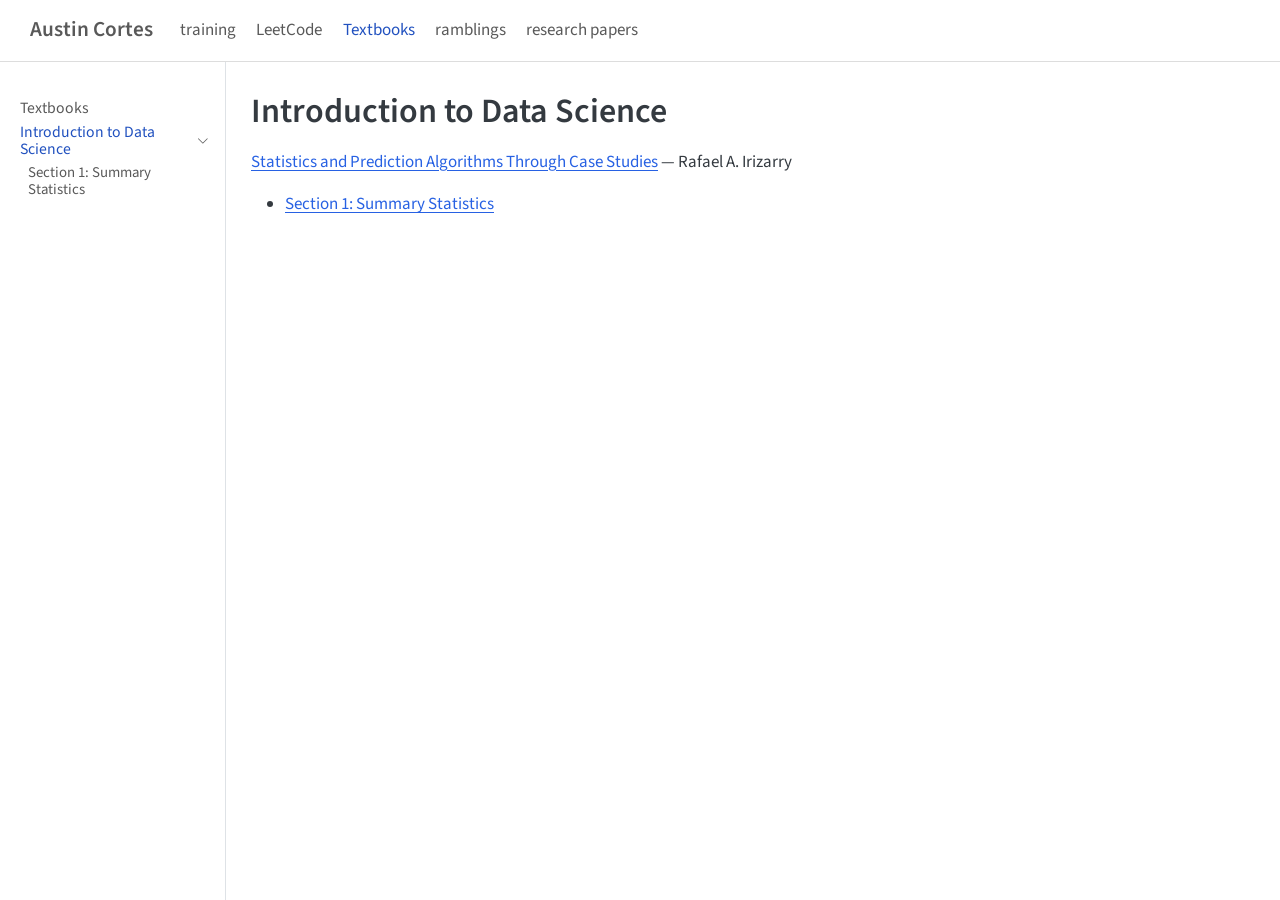
==== docs/textbooks/introduction-to-data-science/index.html @ 801960ca "Set up Quarto website source and rendered pages" ====
<!DOCTYPE html>
<html xmlns="http://www.w3.org/1999/xhtml" lang="en" xml:lang="en"><head>

<meta charset="utf-8">
<meta name="generator" content="quarto-1.11.9">

<meta name="viewport" content="width=device-width, initial-scale=1.0, user-scalable=yes">


<title>Introduction to Data Science – Austin Cortes</title>
<style>
/* Default styles provided by pandoc.
** See https://pandoc.org/MANUAL.html#variables-for-html for config info.
*/
span.smallcaps{font-variant: small-caps;}
div.columns{display: flex; gap: 1.5em;}
div.column{flex: auto;}
@media screen {
div.columns{gap: min(4vw, 1.5em);}
div.column{overflow-x: auto;}
}
div.hanging-indent{margin-left: 1.5em; text-indent: -1.5em;}
ul.task-list{list-style: none;}
ul.task-list li input[type="checkbox"] {
  width: 0.8em;
  margin: 0 0.8em 0.2em -1em; /* quarto-specific, see https://github.com/quarto-dev/quarto-cli/issues/4556 */ 
  vertical-align: middle;
}
</style>


<script src="../../site_libs/quarto-nav/quarto-nav.js"></script>
<script src="../../site_libs/quarto-nav/headroom.min.js"></script>
<script src="../../site_libs/clipboard/clipboard.min.js"></script>
<script src="../../site_libs/quarto-html/quarto.js" type="module"></script>
<script src="../../site_libs/quarto-html/tabsets/tabsets.js" type="module"></script>
<script src="../../site_libs/quarto-html/scrollable-regions/scrollable-regions.js" type="module"></script>
<script src="../../site_libs/quarto-html/popper.min.js"></script>
<script src="../../site_libs/quarto-html/tippy.umd.min.js"></script>
<script src="../../site_libs/quarto-html/anchor.min.js"></script>
<link href="../../site_libs/quarto-html/tippy.css" rel="stylesheet">
<link href="../../site_libs/quarto-html/quarto-syntax-highlighting-63b5708e65d6cd79cd7618c58d0c21e7.css" rel="stylesheet" id="quarto-text-highlighting-styles">
<script src="../../site_libs/bootstrap/bootstrap.min.js"></script>
<link href="../../site_libs/bootstrap/bootstrap-icons.css" rel="stylesheet">
<link href="../../site_libs/bootstrap/bootstrap-0af6d6049accbb0be2d480af984dee6c.min.css" rel="stylesheet" append-hash="true" id="quarto-bootstrap" data-mode="light">
<script id="quarto-search-options" type="application/json">{
  "language": {
    "search-no-results-text": "No results",
    "search-matching-documents-text": "matching documents",
    "search-copy-link-title": "Copy link to search",
    "search-hide-matches-text": "Hide additional matches",
    "search-more-match-text": "more match in this document",
    "search-more-matches-text": "more matches in this document",
    "search-clear-button-title": "Clear",
    "search-text-placeholder": "",
    "search-detached-cancel-button-title": "Cancel",
    "search-submit-button-title": "Submit",
    "search-label": "Search"
  }
}</script>


<link rel="stylesheet" href="../../styles.css">
</head>

<body class="nav-sidebar docked nav-fixed fullcontent quarto-light"><a id="quarto-skip-link" class="visually-hidden-focusable" href="#quarto-document-content">Skip to main content</a>

<div id="quarto-search-results"></div>
  <header id="quarto-header" class="headroom fixed-top">
    <nav class="navbar navbar-expand-lg " data-bs-theme="dark" aria-label="Site">
      <div class="navbar-container container-fluid">
      <div class="navbar-brand-container mx-auto">
    <a class="navbar-brand" href="../../index.html">
    <span class="navbar-title">Austin Cortes</span>
    </a>
  </div>
          <button class="navbar-toggler" type="button" data-bs-toggle="collapse" data-bs-target="#navbarCollapse" aria-controls="navbarCollapse" aria-expanded="false" aria-label="Toggle navigation" onclick="if (window.quartoToggleHeadroom) { window.quartoToggleHeadroom(); }">
  <span class="navbar-toggler-icon"></span>
</button>
          <div class="collapse navbar-collapse" id="navbarCollapse">
            <ul class="navbar-nav navbar-nav-scroll me-auto">
  <li class="nav-item">
    <a class="nav-link" href="../../training/index.html"> 
<span class="menu-text">training</span></a>
  </li>  
  <li class="nav-item">
    <a class="nav-link" href="../../leetcode/index.html"> 
<span class="menu-text">LeetCode</span></a>
  </li>  
  <li class="nav-item">
    <a class="nav-link active" href="../../textbooks/index.html" aria-current="page"> 
<span class="menu-text">Textbooks</span></a>
  </li>  
  <li class="nav-item">
    <a class="nav-link" href="../../ramblings/index.html"> 
<span class="menu-text">ramblings</span></a>
  </li>  
  <li class="nav-item">
    <a class="nav-link" href="../../research-papers/index.html"> 
<span class="menu-text">research papers</span></a>
  </li>  
</ul>
          </div> <!-- /navcollapse -->
            <div class="quarto-navbar-tools">
</div>
      </div> <!-- /container-fluid -->
    </nav>
  <nav class="quarto-secondary-nav" aria-label="Toolbar">
    <div class="container-fluid d-flex">
      <button type="button" class="quarto-btn-toggle btn" data-bs-toggle="collapse" role="button" data-bs-target=".quarto-sidebar-collapse-item" aria-controls="quarto-sidebar" aria-expanded="false" aria-label="Toggle sidebar navigation" onclick="if (window.quartoToggleHeadroom) { window.quartoToggleHeadroom(); }">
        <i class="bi bi-layout-text-sidebar-reverse"></i>
      </button>
        <nav class="quarto-page-breadcrumbs" aria-label="Breadcrumbs"><ol class="breadcrumb"><li class="breadcrumb-item"><a href="../../textbooks/introduction-to-data-science/index.html">Introduction to Data Science</a></li></ol></nav>
        <a class="flex-grow-1" data-bs-toggle="collapse" data-bs-target=".quarto-sidebar-collapse-item" onclick="if (window.quartoToggleHeadroom) { window.quartoToggleHeadroom(); }">      
        </a>
    </div>
  </nav>
</header>
<!-- content -->
<div id="quarto-content" class="quarto-container page-columns page-rows-contents page-layout-article page-navbar">
<!-- sidebar -->
  <nav id="quarto-sidebar" class="sidebar collapse collapse-horizontal quarto-sidebar-collapse-item sidebar-navigation docked overflow-auto" aria-label="Section">
    <div class="sidebar-menu-container"> 
    <ul class="list-unstyled mt-1">
        <li class="sidebar-item">
  <div class="sidebar-item-container"> 
  <a href="../../textbooks/index.html" class="sidebar-item-text sidebar-link">
 <span class="menu-text">Textbooks</span></a>
  </div>
</li>
        <li class="sidebar-item sidebar-item-section">
      <div class="sidebar-item-container"> 
            <a href="../../textbooks/introduction-to-data-science/index.html" class="sidebar-item-text sidebar-link active">
 <span class="menu-text" id="quarto-sidebar-section-1-label">Introduction to Data Science</span></a>
            <button type="button" class="sidebar-item-toggle text-start" data-bs-toggle="collapse" data-bs-target="#quarto-sidebar-section-1" aria-controls="quarto-sidebar-section-1" aria-expanded="true" aria-label="Toggle section: Introduction to Data Science">
              <i class="bi bi-chevron-right ms-2" aria-hidden="true"></i>
            </button> 
      </div>
      <ul id="quarto-sidebar-section-1" aria-labelledby="quarto-sidebar-section-1-label" class="collapse list-unstyled sidebar-section depth1 show">  
          <li class="sidebar-item">
  <div class="sidebar-item-container"> 
  <a href="../../textbooks/introduction-to-data-science/sec1_sumstats.html" class="sidebar-item-text sidebar-link">
 <span class="menu-text">Section 1: Summary Statistics</span></a>
  </div>
</li>
      </ul>
  </li>
    </ul>
    </div>
</nav>
<div id="quarto-sidebar-glass" class="quarto-sidebar-collapse-item" data-bs-toggle="collapse" data-bs-target=".quarto-sidebar-collapse-item"></div>
<!-- margin-sidebar -->
    
<!-- main -->
<main class="content" id="quarto-document-content" tabindex="-1">

<header id="title-block-header" class="quarto-title-block default">
<div class="quarto-title">
<h1 class="title">Introduction to Data Science</h1>
</div>



<div class="quarto-title-meta">

    
  
    
  </div>
  


</header>


<p><a href="https://rafalab.dfci.harvard.edu/dsbook-part-2/">Statistics and Prediction Algorithms Through Case Studies</a> — Rafael A. Irizarry</p>
<ul>
<li><a href="../../textbooks/introduction-to-data-science/sec1_sumstats.html">Section 1: Summary Statistics</a></li>
</ul>



</main> <!-- /main -->
<script id="quarto-html-after-body" type="application/javascript">
  window.document.addEventListener("DOMContentLoaded", function (event) {
    const icon = "";
    const anchorJS = new window.AnchorJS();
    anchorJS.options = {
      placement: 'right',
      icon: icon
    };
    anchorJS.add('.anchored');
    const isCodeAnnotation = (el) => {
      for (const clz of el.classList) {
        if (clz.startsWith('code-annotation-')) {                     
          return true;
        }
      }
      return false;
    }
    const onCopySuccess = function(e) {
      // button target
      const button = e.trigger;
      // don't keep focus
      button.blur();
      // flash "checked"
      button.classList.add('code-copy-button-checked');
      var currentTitle = button.getAttribute("title");
      button.setAttribute("title", "Copied!");
      let tooltip;
      if (window.bootstrap) {
        button.setAttribute("data-bs-toggle", "tooltip");
        button.setAttribute("data-bs-placement", "left");
        button.setAttribute("data-bs-title", "Copied!");
        tooltip = new bootstrap.Tooltip(button, 
          { trigger: "manual", 
            customClass: "code-copy-button-tooltip",
            offset: [0, -8]});
        tooltip.show();    
      }
      setTimeout(function() {
        if (tooltip) {
          tooltip.hide();
          button.removeAttribute("data-bs-title");
          button.removeAttribute("data-bs-toggle");
          button.removeAttribute("data-bs-placement");
        }
        button.setAttribute("title", currentTitle);
        button.classList.remove('code-copy-button-checked');
      }, 1000);
      // clear code selection
      e.clearSelection();
    }
    const getTextToCopy = function(trigger) {
      const outerScaffold = trigger.parentElement.cloneNode(true);
      const codeEl = outerScaffold.querySelector('code');
      for (const childEl of codeEl.children) {
        if (isCodeAnnotation(childEl)) {
          childEl.remove();
        }
      }
      return codeEl.innerText;
    }
    const clipboard = new window.ClipboardJS('.code-copy-button:not([data-in-quarto-modal])', {
      text: getTextToCopy
    });
    clipboard.on('success', onCopySuccess);
    if (window.document.getElementById('quarto-embedded-source-code-modal')) {
      const clipboardModal = new window.ClipboardJS('.code-copy-button[data-in-quarto-modal]', {
        text: getTextToCopy,
        container: window.document.getElementById('quarto-embedded-source-code-modal')
      });
      clipboardModal.on('success', onCopySuccess);
    }
      var localhostRegex = new RegExp(/^(?:http|https):\/\/localhost\:?[0-9]*\//);
      var mailtoRegex = new RegExp(/^mailto:/);
        var filterRegex = new RegExp('/' + window.location.host + '/');
      var isInternal = (href) => {
          return filterRegex.test(href) || localhostRegex.test(href) || mailtoRegex.test(href);
      }
      // Inspect non-navigation links and adorn them if external
      window.quartoDecorateExternalLinks = function (root) {
     var links = (root || window.document).querySelectorAll('a[href]:not(.nav-link):not(.navbar-brand):not(.toc-action):not(.sidebar-link):not(.sidebar-item-toggle):not(.pagination-link):not(.no-external):not([aria-hidden]):not(.dropdown-item):not(.quarto-navigation-tool):not(.about-link)');
      for (var i=0; i<links.length; i++) {
        const link = links[i];
        if (!isInternal(link.href)) {
          // undo the damage that might have been done by quarto-nav.js in the case of
          // links that we want to consider external
          if (link.dataset.originalHref !== undefined) {
            link.href = link.dataset.originalHref;
          }
          if (!link.classList.contains('no-external-icon')) {
          }
        }
      }
      };
      window.quartoDecorateExternalLinks(window.document);
    // Esc closes the popup (WCAG 1.4.13) and focus leaving both trigger and
    // popup closes it (WCAG 2.4.11); tippy handles neither for interactive popups.
    const hideOnEscAndFocusOut = {
      name: 'hideOnEscAndFocusOut',
      defaultValue: true,
      fn(instance) {
        const dismiss = () => {
          // A show scheduled by the trigger delay would otherwise reopen it
          instance.clearDelayTimeouts();
          instance.hide();
        };
        const onKeyDown = (event) => {
          if (event.key !== 'Escape') {
            return;
          }
          // Keep Esc from also reaching page handlers (e.g. reveal.js overview),
          // except an open reveal.js slide menu, which Esc should close too.
          // The menu handles keys only when its keyboard option is on.
          const menuHandlesEsc = window.Reveal?.getPlugin?.('menu')?.isOpen() &&
            window.Reveal.getConfig().menu?.keyboard !== false;
          if (!menuHandlesEsc) {
            event.stopPropagation();
          }
          if (instance.popper.contains(window.document.activeElement)) {
            // Disabled while refocusing so the focus trigger does not reopen it
            instance.disable();
            instance.reference.focus();
            instance.enable();
          }
          dismiss();
        };
        const onFocusOut = (event) => {
          const target = event.relatedTarget;
          if (target && !instance.reference.contains(target) &&
              !instance.popper.contains(target)) {
            dismiss();
          }
        };
        // On the trigger too: a click trigger (code-annotations: select) has no
        // blur handling. Attached for the instance's lifetime so leaving the
        // trigger also cancels a show still pending on the trigger delay.
        instance.reference.addEventListener('focusout', onFocusOut);
        return {
          onShow() {
            window.document.addEventListener('keydown', onKeyDown, true);
            instance.popper.addEventListener('focusout', onFocusOut);
          },
          onHide() {
            window.document.removeEventListener('keydown', onKeyDown, true);
            instance.popper.removeEventListener('focusout', onFocusOut);
          },
          onDestroy() {
            instance.reference.removeEventListener('focusout', onFocusOut);
          },
        };
      },
    };
    function tippyHover(el, contentFn, onTriggerFn, onUntriggerFn) {
      const config = {
        allowHTML: true,
        maxWidth: 500,
        delay: 100,
        arrow: false,
        appendTo: function(el) {
            return el.parentElement;
        },
        interactive: true,
        interactiveBorder: 10,
        theme: 'quarto',
        placement: 'bottom-start',
        plugins: [hideOnEscAndFocusOut],
      };
      if (contentFn) {
        config.content = contentFn;
      }
      if (onTriggerFn) {
        config.onTrigger = onTriggerFn;
      }
      if (onUntriggerFn) {
        config.onUntrigger = onUntriggerFn;
      }
      window.tippy(el, config); 
    }
    const noterefs = window.document.querySelectorAll('a[role="doc-noteref"]');
    for (var i=0; i<noterefs.length; i++) {
      const ref = noterefs[i];
      tippyHover(ref, function() {
        // use id or data attribute instead here
        let href = ref.getAttribute('data-footnote-href') || ref.getAttribute('href');
        try { href = new URL(href).hash; } catch {}
        const id = href.replace(/^#\/?/, "");
        const note = window.document.getElementById(id);
        if (note) {
          return note.innerHTML;
        } else {
          return "";
        }
      });
    }
    const xrefs = window.document.querySelectorAll('a.quarto-xref');
    const processXRef = (id, note) => {
      // Strip column container classes
      const stripColumnClz = (el) => {
        el.classList.remove("page-full", "page-columns");
        if (el.children) {
          for (const child of el.children) {
            stripColumnClz(child);
          }
        }
      }
      stripColumnClz(note)
      if (id === null || id.startsWith('sec-')) {
        // Special case sections, only their first couple elements
        const container = document.createElement("div");
        if (note.children && note.children.length > 2) {
          container.appendChild(note.children[0].cloneNode(true));
          for (let i = 1; i < note.children.length; i++) {
            const child = note.children[i];
            if (child.tagName === "P" && child.innerText === "") {
              continue;
            } else {
              container.appendChild(child.cloneNode(true));
              break;
            }
          }
          if (window.Quarto?.typesetMath) {
            window.Quarto.typesetMath(container);
          }
          return container.innerHTML
        } else {
          if (window.Quarto?.typesetMath) {
            window.Quarto.typesetMath(note);
          }
          return note.innerHTML;
        }
      } else {
        // Remove any anchor links if they are present
        const anchorLink = note.querySelector('a.anchorjs-link');
        if (anchorLink) {
          anchorLink.remove();
        }
        if (window.Quarto?.typesetMath) {
          window.Quarto.typesetMath(note);
        }
        if (note.classList.contains("callout")) {
          return note.outerHTML;
        } else {
          return note.innerHTML;
        }
      }
    }
    for (var i=0; i<xrefs.length; i++) {
      const xref = xrefs[i];
      tippyHover(xref, undefined, function(instance) {
        instance.disable();
        let url = xref.getAttribute('href');
        let hash = undefined; 
        if (url.startsWith('#')) {
          hash = url;
        } else {
          try { hash = new URL(url).hash; } catch {}
        }
        if (hash) {
          const id = hash.replace(/^#\/?/, "");
          const note = window.document.getElementById(id);
          if (note !== null) {
            try {
              const html = processXRef(id, note.cloneNode(true));
              instance.setContent(html);
            } finally {
              instance.enable();
              instance.show();
            }
          } else {
            // See if we can fetch this
            fetch(url.split('#')[0])
            .then(res => res.text())
            .then(html => {
              const parser = new DOMParser();
              const htmlDoc = parser.parseFromString(html, "text/html");
              const note = htmlDoc.getElementById(id);
              if (note !== null) {
                const html = processXRef(id, note);
                instance.setContent(html);
              } 
            }).finally(() => {
              instance.enable();
              instance.show();
            });
          }
        } else {
          // See if we can fetch a full url (with no hash to target)
          // This is a special case and we should probably do some content thinning / targeting
          fetch(url)
          .then(res => res.text())
          .then(html => {
            const parser = new DOMParser();
            const htmlDoc = parser.parseFromString(html, "text/html");
            const note = htmlDoc.querySelector('main.content');
            if (note !== null) {
              // This should only happen for chapter cross references
              // (since there is no id in the URL)
              // remove the first header
              if (note.children.length > 0 && note.children[0].tagName === "HEADER") {
                note.children[0].remove();
              }
              const html = processXRef(null, note);
              instance.setContent(html);
            } 
          }).finally(() => {
            instance.enable();
            instance.show();
          });
        }
      }, function(instance) {
      });
    }
        let selectedAnnoteEl;
        const selectorForAnnotation = ( cell, annotation) => {
          let cellAttr = 'data-code-cell="' + cell + '"';
          let lineAttr = 'data-code-annotation="' +  annotation + '"';
          const selector = 'span[' + cellAttr + '][' + lineAttr + ']';
          return selector;
        }
        const selectCodeLines = (annoteEl) => {
          const doc = window.document;
          const targetCell = annoteEl.getAttribute("data-target-cell");
          const targetAnnotation = annoteEl.getAttribute("data-target-annotation");
          const annoteSpan = window.document.querySelector(selectorForAnnotation(targetCell, targetAnnotation));
          const lines = annoteSpan.getAttribute("data-code-lines").split(",");
          const lineIds = lines.map((line) => {
            return targetCell + "-" + line;
          })
          // Each band is positioned against its own containing block, which is
          // not the offsetParent of the lines, so place it from client rects.
          const placeBand = (band, firstEl, lastEl, codeBlock) => {
            const container = band.offsetParent;
            if (container === null) {
              return;
            }
            const containerRect = container.getBoundingClientRect();
            // Reveal.js scales slides with a transform, so convert client
            // pixels back to the CSS pixels of the container.
            const scale = containerRect.height / container.offsetHeight || 1;
            const firstRect = firstEl.getBoundingClientRect();
            const lastRect = lastEl.getBoundingClientRect();
            const top = (firstRect.top - containerRect.top) / scale - container.clientTop + container.scrollTop;
            const height = (lastRect.bottom - firstRect.top) / scale;
            band.style.top = top - 2 + "px";
            band.style.height = height + 4 + "px";
            if (codeBlock) {
              // Without the copy button wrapper, the containing block is wider
              // than the code block, so span the code block explicitly.
              const blockRect = codeBlock.getBoundingClientRect();
              band.style.left = (blockRect.left - containerRect.left) / scale - container.clientLeft + container.scrollLeft + "px";
              band.style.width = blockRect.width / scale + "px";
            }
          };
          if (lineIds.length > 0) {
            const el = window.document.getElementById(lineIds[0]);
            const lastEl = window.document.getElementById(lineIds[lineIds.length - 1]);
            const parent = el.parentElement.parentElement;
            // cook up a div (if necessary) and position it
            let div = window.document.getElementById("code-annotation-line-highlight");
            if (div === null) {
              div = window.document.createElement("div");
              div.setAttribute("id", "code-annotation-line-highlight");
              div.style.position = 'absolute';
              parent.appendChild(div);
            }
            placeBand(div, el, lastEl, parent.closest("div.sourceCode") || parent);
            let gutterDiv = window.document.getElementById("code-annotation-line-highlight-gutter");
            if (gutterDiv === null) {
              gutterDiv = window.document.createElement("div");
              gutterDiv.setAttribute("id", "code-annotation-line-highlight-gutter");
              gutterDiv.style.position = 'absolute';
              const codeCell = window.document.getElementById(targetCell);
              const gutter = codeCell.querySelector('.code-annotation-gutter');
              gutter.appendChild(gutterDiv);
            }
            placeBand(gutterDiv, el, lastEl);
            selectedAnnoteEl = annoteEl;
          }
        };
        const unselectCodeLines = () => {
          const elementsIds = ["code-annotation-line-highlight", "code-annotation-line-highlight-gutter"];
          elementsIds.forEach((elId) => {
            const div = window.document.getElementById(elId);
            if (div) {
              div.remove();
            }
          });
          selectedAnnoteEl = undefined;
        };
          // Handle positioning of the toggle
      window.addEventListener(
        "resize",
        throttle(() => {
          elRect = undefined;
          if (selectedAnnoteEl) {
            selectCodeLines(selectedAnnoteEl);
          }
        }, 10)
      );
      function throttle(fn, ms) {
      let throttle = false;
      let timer;
        return (...args) => {
          if(!throttle) { // first call gets through
              fn.apply(this, args);
              throttle = true;
          } else { // all the others get throttled
              if(timer) clearTimeout(timer); // cancel #2
              timer = setTimeout(() => {
                fn.apply(this, args);
                timer = throttle = false;
              }, ms);
          }
        };
      }
        // Attach click handler to the DT
        const annoteDls = window.document.querySelectorAll('dt[data-target-cell]');
        for (const annoteDlNode of annoteDls) {
          annoteDlNode.addEventListener('click', (event) => {
            const clickedEl = event.target;
            if (clickedEl !== selectedAnnoteEl) {
              unselectCodeLines();
              const activeEl = window.document.querySelector('dt[data-target-cell].code-annotation-active');
              if (activeEl) {
                activeEl.classList.remove('code-annotation-active');
              }
              selectCodeLines(clickedEl);
              clickedEl.classList.add('code-annotation-active');
            } else {
              // Unselect the line
              unselectCodeLines();
              clickedEl.classList.remove('code-annotation-active');
            }
          });
        }
    const findCites = (el) => {
      const parentEl = el.parentElement;
      if (parentEl) {
        const cites = parentEl.dataset.cites;
        if (cites) {
          return {
            el,
            cites: cites.split(' ')
          };
        } else {
          return findCites(el.parentElement)
        }
      } else {
        return undefined;
      }
    };
    var bibliorefs = window.document.querySelectorAll('a[role="doc-biblioref"]');
    for (var i=0; i<bibliorefs.length; i++) {
      const ref = bibliorefs[i];
      const citeInfo = findCites(ref);
      if (citeInfo) {
        tippyHover(citeInfo.el, function() {
          var popup = window.document.createElement('div');
          citeInfo.cites.forEach(function(cite) {
            var citeDiv = window.document.createElement('div');
            citeDiv.classList.add('hanging-indent');
            citeDiv.classList.add('csl-entry');
            var biblioDiv = window.document.getElementById('ref-' + cite);
            if (biblioDiv) {
              citeDiv.innerHTML = biblioDiv.innerHTML;
            }
            popup.appendChild(citeDiv);
          });
          return popup.innerHTML;
        });
      }
    }
  });
  </script>
  <script type="application/javascript">
  window.quartoScrollableRegionsLabels = {"code":"Scrollable code","output":"Scrollable output"};
  </script>
</div> <!-- /content -->




</body></html>
---- docs/site_libs/quarto-html/tippy.css ----
.tippy-box[data-animation=fade][data-state=hidden]{opacity:0}[data-tippy-root]{max-width:calc(100vw - 10px)}.tippy-box{position:relative;background-color:#333;color:#fff;border-radius:4px;font-size:14px;line-height:1.4;white-space:normal;outline:0;transition-property:transform,visibility,opacity}.tippy-box[data-placement^=top]>.tippy-arrow{bottom:0}.tippy-box[data-placement^=top]>.tippy-arrow:before{bottom:-7px;left:0;border-width:8px 8px 0;border-top-color:initial;transform-origin:center top}.tippy-box[data-placement^=bottom]>.tippy-arrow{top:0}.tippy-box[data-placement^=bottom]>.tippy-arrow:before{top:-7px;left:0;border-width:0 8px 8px;border-bottom-color:initial;transform-origin:center bottom}.tippy-box[data-placement^=left]>.tippy-arrow{right:0}.tippy-box[data-placement^=left]>.tippy-arrow:before{border-width:8px 0 8px 8px;border-left-color:initial;right:-7px;transform-origin:center left}.tippy-box[data-placement^=right]>.tippy-arrow{left:0}.tippy-box[data-placement^=right]>.tippy-arrow:before{left:-7px;border-width:8px 8px 8px 0;border-right-color:initial;transform-origin:center right}.tippy-box[data-inertia][data-state=visible]{transition-timing-function:cubic-bezier(.54,1.5,.38,1.11)}.tippy-arrow{width:16px;height:16px;color:#333}.tippy-arrow:before{content:"";position:absolute;border-color:transparent;border-style:solid}.tippy-content{position:relative;padding:5px 9px;z-index:1}
---- docs/site_libs/quarto-html/quarto-syntax-highlighting-63b5708e65d6cd79cd7618c58d0c21e7.css ----
/* quarto syntax highlight colors */
:root {
  --quarto-hl-ot-color: #003B4F;
  --quarto-hl-at-color: #657422;
  --quarto-hl-ss-color: #20794D;
  --quarto-hl-an-color: #5E5E5E;
  --quarto-hl-fu-color: #4758AB;
  --quarto-hl-st-color: #20794D;
  --quarto-hl-cf-color: #003B4F;
  --quarto-hl-op-color: #5E5E5E;
  --quarto-hl-er-color: #AD0000;
  --quarto-hl-bn-color: #AD0000;
  --quarto-hl-al-color: #AD0000;
  --quarto-hl-va-color: #111111;
  --quarto-hl-bu-color: inherit;
  --quarto-hl-ex-color: inherit;
  --quarto-hl-pp-color: #AD0000;
  --quarto-hl-in-color: #5E5E5E;
  --quarto-hl-vs-color: #20794D;
  --quarto-hl-wa-color: #5E5E5E;
  --quarto-hl-do-color: #5E5E5E;
  --quarto-hl-im-color: #00769E;
  --quarto-hl-ch-color: #20794D;
  --quarto-hl-dt-color: #AD0000;
  --quarto-hl-fl-color: #AD0000;
  --quarto-hl-co-color: #5E5E5E;
  --quarto-hl-cv-color: #5E5E5E;
  --quarto-hl-cn-color: #8f5902;
  --quarto-hl-sc-color: #5E5E5E;
  --quarto-hl-dv-color: #AD0000;
  --quarto-hl-kw-color: #003B4F;
}

/* other quarto variables */
:root {
  --quarto-font-monospace: SFMono-Regular, Menlo, Monaco, Consolas, "Liberation Mono", "Courier New", monospace;
}

/* syntax highlight based on Pandoc's rules */
pre > code.sourceCode > span {
  color: #003B4F;
}

code.sourceCode > span {
  color: #003B4F;
}

div.sourceCode,
div.sourceCode pre.sourceCode {
  color: #003B4F;
}

/* Normal */
code span {
  color: #003B4F;
}

/* Alert */
code span.al {
  color: #AD0000;
  font-style: inherit;
}

/* Annotation */
code span.an {
  color: #5E5E5E;
  font-style: inherit;
}

/* Attribute */
code span.at {
  color: #657422;
  font-style: inherit;
}

/* BaseN */
code span.bn {
  color: #AD0000;
  font-style: inherit;
}

/* BuiltIn */
code span.bu {
  font-style: inherit;
}

/* ControlFlow */
code span.cf {
  color: #003B4F;
  font-weight: bold;
  font-style: inherit;
}

/* Char */
code span.ch {
  color: #20794D;
  font-style: inherit;
}

/* Constant */
code span.cn {
  color: #8f5902;
  font-style: inherit;
}

/* Comment */
code span.co {
  color: #5E5E5E;
  font-style: inherit;
}

/* CommentVar */
code span.cv {
  color: #5E5E5E;
  font-style: italic;
}

/* Documentation */
code span.do {
  color: #5E5E5E;
  font-style: italic;
}

/* DataType */
code span.dt {
  color: #AD0000;
  font-style: inherit;
}

/* DecVal */
code span.dv {
  color: #AD0000;
  font-style: inherit;
}

/* Error */
code span.er {
  color: #AD0000;
  font-style: inherit;
}

/* Extension */
code span.ex {
  font-style: inherit;
}

/* Float */
code span.fl {
  color: #AD0000;
  font-style: inherit;
}

/* Function */
code span.fu {
  color: #4758AB;
  font-style: inherit;
}

/* Import */
code span.im {
  color: #00769E;
  font-style: inherit;
}

/* Information */
code span.in {
  color: #5E5E5E;
  font-style: inherit;
}

/* Keyword */
code span.kw {
  color: #003B4F;
  font-weight: bold;
  font-style: inherit;
}

/* Operator */
code span.op {
  color: #5E5E5E;
  font-style: inherit;
}

/* Other */
code span.ot {
  color: #003B4F;
  font-style: inherit;
}

/* Preprocessor */
code span.pp {
  color: #AD0000;
  font-style: inherit;
}

/* SpecialChar */
code span.sc {
  color: #5E5E5E;
  font-style: inherit;
}

/* SpecialString */
code span.ss {
  color: #20794D;
  font-style: inherit;
}

/* String */
code span.st {
  color: #20794D;
  font-style: inherit;
}

/* Variable */
code span.va {
  color: #111111;
  font-style: inherit;
}

/* VerbatimString */
code span.vs {
  color: #20794D;
  font-style: inherit;
}

/* Warning */
code span.wa {
  color: #5E5E5E;
  font-style: italic;
}

.prevent-inlining {
  content: "</";
}

/*# sourceMappingURL=054cc16b9e9817627be6994582d2ffb5.css.map */
---- docs/styles.css ----
body { font-size: 1rem; }
.navbar { border-bottom: 1px solid #ddd; }
.navbar-brand { font-weight: 600; }
h1 { font-size: 2rem; }
a { text-underline-offset: 0.15em; }
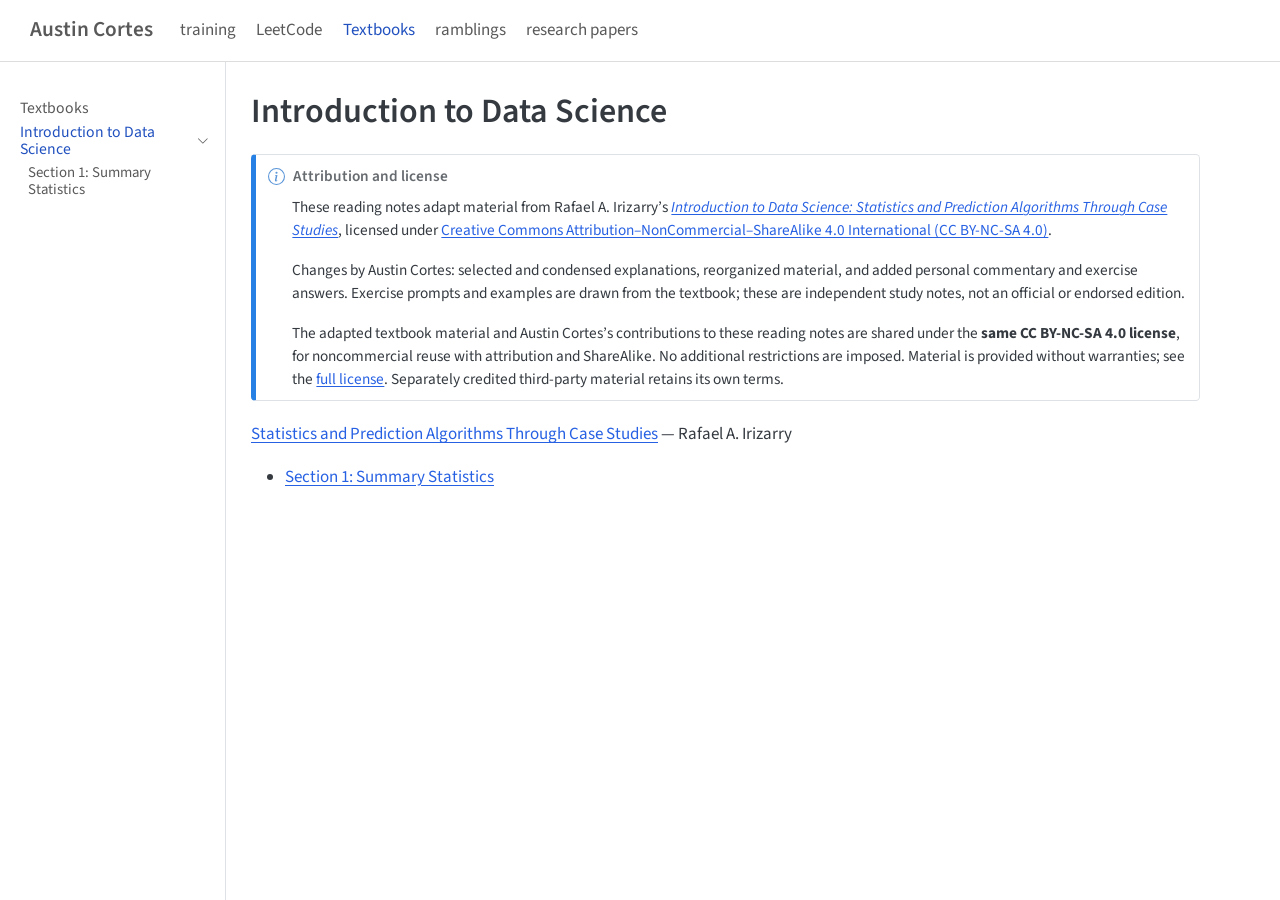
==== commit 50b0536d: "Set up Quarto website source and rendered pages" ====
--- a/docs/textbooks/introduction-to-data-science/index.html
+++ b/docs/textbooks/introduction-to-data-science/index.html
@@ -173,6 +173,21 @@
 </header>
 
 
+<div class="callout callout-style-simple callout-note callout-titled">
+<div class="callout-header d-flex align-content-center">
+<div class="callout-icon-container">
+<i class="callout-icon"></i>
+</div>
+<div class="callout-title-container flex-fill">
+<span class="screen-reader-only">Note</span>Attribution and license
+</div>
+</div>
+<div class="callout-body-container callout-body">
+<p>These reading notes adapt material from Rafael A. Irizarry’s <a href="https://rafalab.dfci.harvard.edu/dsbook-part-2/"><em>Introduction to Data Science: Statistics and Prediction Algorithms Through Case Studies</em></a>, licensed under <a href="https://creativecommons.org/licenses/by-nc-sa/4.0/">Creative Commons Attribution–NonCommercial–ShareAlike 4.0 International (CC BY-NC-SA 4.0)</a>.</p>
+<p>Changes by Austin Cortes: selected and condensed explanations, reorganized material, and added personal commentary and exercise answers. Exercise prompts and examples are drawn from the textbook; these are independent study notes, not an official or endorsed edition.</p>
+<p>The adapted textbook material and Austin Cortes’s contributions to these reading notes are shared under the <strong>same CC BY-NC-SA 4.0 license</strong>, for noncommercial reuse with attribution and ShareAlike. No additional restrictions are imposed. Material is provided without warranties; see the <a href="https://creativecommons.org/licenses/by-nc-sa/4.0/legalcode.en">full license</a>. Separately credited third-party material retains its own terms.</p>
+</div>
+</div>
 <p><a href="https://rafalab.dfci.harvard.edu/dsbook-part-2/">Statistics and Prediction Algorithms Through Case Studies</a> — Rafael A. Irizarry</p>
 <ul>
 <li><a href="../../textbooks/introduction-to-data-science/sec1_sumstats.html">Section 1: Summary Statistics</a></li>
